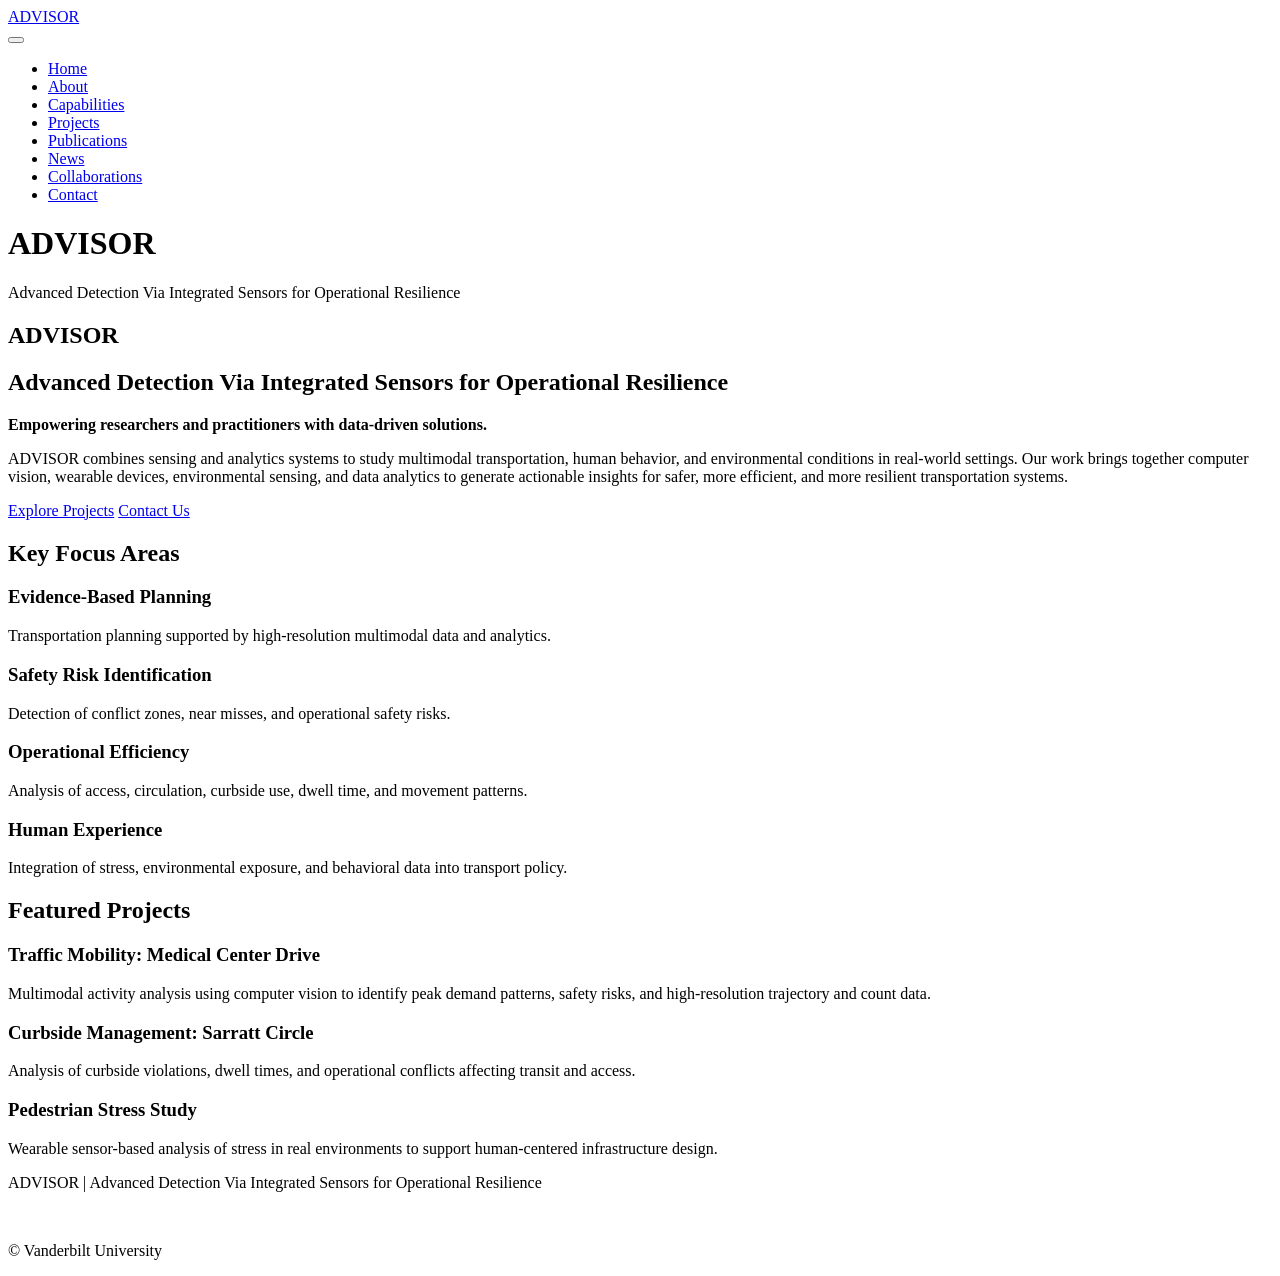
==== docs/index.html @ 94e0a901 "Add files via upload Rendered ADVISOR website" ====
<!DOCTYPE html>
<html xmlns="http://www.w3.org/1999/xhtml" lang="en" xml:lang="en"><head>

<meta charset="utf-8">
<meta name="generator" content="quarto-1.9.38">

<meta name="viewport" content="width=device-width, initial-scale=1.0, user-scalable=yes">


<title>ADVISOR</title>
<style>
/* Default styles provided by pandoc.
** See https://pandoc.org/MANUAL.html#variables-for-html for config info.
*/
code{white-space: pre-wrap;}
span.smallcaps{font-variant: small-caps;}
div.columns{display: flex; gap: min(4vw, 1.5em);}
div.column{flex: auto; overflow-x: auto;}
div.hanging-indent{margin-left: 1.5em; text-indent: -1.5em;}
ul.task-list{list-style: none;}
ul.task-list li input[type="checkbox"] {
  width: 0.8em;
  margin: 0 0.8em 0.2em -1em; /* quarto-specific, see https://github.com/quarto-dev/quarto-cli/issues/4556 */ 
  vertical-align: middle;
}
</style>


<script src="site_libs/quarto-nav/quarto-nav.js"></script>
<script src="site_libs/quarto-nav/headroom.min.js"></script>
<script src="site_libs/clipboard/clipboard.min.js"></script>
<script src="site_libs/quarto-search/autocomplete.umd.js"></script>
<script src="site_libs/quarto-search/fuse.min.js"></script>
<script src="site_libs/quarto-search/quarto-search.js"></script>
<meta name="quarto:offset" content="./">
<script src="site_libs/quarto-html/quarto.js" type="module"></script>
<script src="site_libs/quarto-html/tabsets/tabsets.js" type="module"></script>
<script src="site_libs/quarto-html/popper.min.js"></script>
<script src="site_libs/quarto-html/tippy.umd.min.js"></script>
<script src="site_libs/quarto-html/anchor.min.js"></script>
<link href="site_libs/quarto-html/tippy.css" rel="stylesheet">
<link href="site_libs/quarto-html/quarto-syntax-highlighting-15634bcf2e68342d4ad2dfa704d543f6.css" rel="stylesheet" id="quarto-text-highlighting-styles">
<script src="site_libs/bootstrap/bootstrap.min.js"></script>
<link href="site_libs/bootstrap/bootstrap-icons.css" rel="stylesheet">
<link href="site_libs/bootstrap/bootstrap-b58196a809df750a711bc3bca1b97227.min.css" rel="stylesheet" append-hash="true" id="quarto-bootstrap" data-mode="light">
<script id="quarto-search-options" type="application/json">{
  "location": "navbar",
  "copy-button": false,
  "collapse-after": 3,
  "panel-placement": "end",
  "type": "overlay",
  "limit": 50,
  "keyboard-shortcut": [
    "f",
    "/",
    "s"
  ],
  "show-item-context": false,
  "language": {
    "search-no-results-text": "No results",
    "search-matching-documents-text": "matching documents",
    "search-copy-link-title": "Copy link to search",
    "search-hide-matches-text": "Hide additional matches",
    "search-more-match-text": "more match in this document",
    "search-more-matches-text": "more matches in this document",
    "search-clear-button-title": "Clear",
    "search-text-placeholder": "",
    "search-detached-cancel-button-title": "Cancel",
    "search-submit-button-title": "Submit",
    "search-label": "Search"
  }
}</script>


<link rel="stylesheet" href="styles.css">
</head>

<body class="nav-fixed quarto-light">

<div id="quarto-search-results"></div>
  <header id="quarto-header" class="headroom fixed-top">
    <nav class="navbar navbar-expand-lg " data-bs-theme="dark">
      <div class="navbar-container container-fluid">
      <div class="navbar-brand-container mx-auto">
    <a class="navbar-brand" href="./index.html">
    <span class="navbar-title">ADVISOR</span>
    </a>
  </div>
            <div id="quarto-search" class="" title="Search"></div>
          <button class="navbar-toggler" type="button" data-bs-toggle="collapse" data-bs-target="#navbarCollapse" aria-controls="navbarCollapse" role="menu" aria-expanded="false" aria-label="Toggle navigation" onclick="if (window.quartoToggleHeadroom) { window.quartoToggleHeadroom(); }">
  <span class="navbar-toggler-icon"></span>
</button>
          <div class="collapse navbar-collapse" id="navbarCollapse">
            <ul class="navbar-nav navbar-nav-scroll me-auto">
  <li class="nav-item">
    <a class="nav-link active" href="./index.html" aria-current="page"> 
<span class="menu-text">Home</span></a>
  </li>  
  <li class="nav-item">
    <a class="nav-link" href="./about.html"> 
<span class="menu-text">About</span></a>
  </li>  
  <li class="nav-item">
    <a class="nav-link" href="./capabilities.html"> 
<span class="menu-text">Capabilities</span></a>
  </li>  
  <li class="nav-item">
    <a class="nav-link" href="./projects.html"> 
<span class="menu-text">Projects</span></a>
  </li>  
  <li class="nav-item">
    <a class="nav-link" href="./publications.html"> 
<span class="menu-text">Publications</span></a>
  </li>  
  <li class="nav-item">
    <a class="nav-link" href="./news.html"> 
<span class="menu-text">News</span></a>
  </li>  
  <li class="nav-item">
    <a class="nav-link" href="./collaborations.html"> 
<span class="menu-text">Collaborations</span></a>
  </li>  
  <li class="nav-item">
    <a class="nav-link" href="./contact.html"> 
<span class="menu-text">Contact</span></a>
  </li>  
</ul>
          </div> <!-- /navcollapse -->
            <div class="quarto-navbar-tools">
</div>
      </div> <!-- /container-fluid -->
    </nav>
</header>
<!-- content -->
<div id="quarto-content" class="quarto-container page-columns page-rows-contents page-layout-full page-navbar">
<!-- sidebar -->
<!-- margin-sidebar -->
    
<!-- main -->
<main class="content column-page" id="quarto-document-content">

<header id="title-block-header" class="quarto-title-block default">
<div class="quarto-title">
<h1 class="title">ADVISOR</h1>
<p class="subtitle lead">Advanced Detection Via Integrated Sensors for Operational Resilience</p>
</div>



<div class="quarto-title-meta column-page">

    
  
    
  </div>
  


</header>


<section id="advisor" class="level1 hero">
<h1>ADVISOR</h1>
<section id="advanced-detection-via-integrated-sensors-for-operational-resilience" class="level2">
<h2 class="anchored" data-anchor-id="advanced-detection-via-integrated-sensors-for-operational-resilience">Advanced Detection Via Integrated Sensors for Operational Resilience</h2>
<p><strong>Empowering researchers and practitioners with data-driven solutions.</strong></p>
<p>ADVISOR combines sensing and analytics systems to study multimodal transportation, human behavior, and environmental conditions in real-world settings. Our work brings together computer vision, wearable devices, environmental sensing, and data analytics to generate actionable insights for safer, more efficient, and more resilient transportation systems.</p>
<p><a href="./projects.html" class="btn btn-primary">Explore Projects</a> <a href="./contact.html" class="btn btn-outline-primary">Contact Us</a></p>
</section>
</section>
<section id="key-focus-areas" class="level2">
<h2 class="anchored" data-anchor-id="key-focus-areas">Key Focus Areas</h2>
<div class="grid">
<section id="evidence-based-planning" class="level3 g-col-12 g-col-md-6 g-col-lg-3 card-box">
<h3 class="anchored" data-anchor-id="evidence-based-planning">Evidence-Based Planning</h3>
<p>Transportation planning supported by high-resolution multimodal data and analytics.</p>
</section>
<section id="safety-risk-identification" class="level3 g-col-12 g-col-md-6 g-col-lg-3 card-box">
<h3 class="anchored" data-anchor-id="safety-risk-identification">Safety Risk Identification</h3>
<p>Detection of conflict zones, near misses, and operational safety risks.</p>
</section>
<section id="operational-efficiency" class="level3 g-col-12 g-col-md-6 g-col-lg-3 card-box">
<h3 class="anchored" data-anchor-id="operational-efficiency">Operational Efficiency</h3>
<p>Analysis of access, circulation, curbside use, dwell time, and movement patterns.</p>
</section>
<section id="human-experience" class="level3 g-col-12 g-col-md-6 g-col-lg-3 card-box">
<h3 class="anchored" data-anchor-id="human-experience">Human Experience</h3>
<p>Integration of stress, environmental exposure, and behavioral data into transport policy.</p>
</section>
</div>
</section>
<section id="featured-projects" class="level2">
<h2 class="anchored" data-anchor-id="featured-projects">Featured Projects</h2>
<div class="grid">
<section id="traffic-mobility-medical-center-drive" class="level3 g-col-12 g-col-md-4 project-card">
<h3 class="anchored" data-anchor-id="traffic-mobility-medical-center-drive">Traffic Mobility: Medical Center Drive</h3>
<p>Multimodal activity analysis using computer vision to identify peak demand patterns, safety risks, and high-resolution trajectory and count data.</p>
</section>
<section id="curbside-management-sarratt-circle" class="level3 g-col-12 g-col-md-4 project-card">
<h3 class="anchored" data-anchor-id="curbside-management-sarratt-circle">Curbside Management: Sarratt Circle</h3>
<p>Analysis of curbside violations, dwell times, and operational conflicts affecting transit and access.</p>
</section>
<section id="pedestrian-stress-study" class="level3 g-col-12 g-col-md-4 project-card">
<h3 class="anchored" data-anchor-id="pedestrian-stress-study">Pedestrian Stress Study</h3>
<p>Wearable sensor-based analysis of stress in real environments to support human-centered infrastructure design.</p>
</section>
</div>


</section>

</main> <!-- /main -->
<script id="quarto-html-after-body" type="application/javascript">
  window.document.addEventListener("DOMContentLoaded", function (event) {
    const icon = "";
    const anchorJS = new window.AnchorJS();
    anchorJS.options = {
      placement: 'right',
      icon: icon
    };
    anchorJS.add('.anchored');
    const isCodeAnnotation = (el) => {
      for (const clz of el.classList) {
        if (clz.startsWith('code-annotation-')) {                     
          return true;
        }
      }
      return false;
    }
    const onCopySuccess = function(e) {
      // button target
      const button = e.trigger;
      // don't keep focus
      button.blur();
      // flash "checked"
      button.classList.add('code-copy-button-checked');
      var currentTitle = button.getAttribute("title");
      button.setAttribute("title", "Copied!");
      let tooltip;
      if (window.bootstrap) {
        button.setAttribute("data-bs-toggle", "tooltip");
        button.setAttribute("data-bs-placement", "left");
        button.setAttribute("data-bs-title", "Copied!");
        tooltip = new bootstrap.Tooltip(button, 
          { trigger: "manual", 
            customClass: "code-copy-button-tooltip",
            offset: [0, -8]});
        tooltip.show();    
      }
      setTimeout(function() {
        if (tooltip) {
          tooltip.hide();
          button.removeAttribute("data-bs-title");
          button.removeAttribute("data-bs-toggle");
          button.removeAttribute("data-bs-placement");
        }
        button.setAttribute("title", currentTitle);
        button.classList.remove('code-copy-button-checked');
      }, 1000);
      // clear code selection
      e.clearSelection();
    }
    const getTextToCopy = function(trigger) {
      const outerScaffold = trigger.parentElement.cloneNode(true);
      const codeEl = outerScaffold.querySelector('code');
      for (const childEl of codeEl.children) {
        if (isCodeAnnotation(childEl)) {
          childEl.remove();
        }
      }
      return codeEl.innerText;
    }
    const clipboard = new window.ClipboardJS('.code-copy-button:not([data-in-quarto-modal])', {
      text: getTextToCopy
    });
    clipboard.on('success', onCopySuccess);
    if (window.document.getElementById('quarto-embedded-source-code-modal')) {
      const clipboardModal = new window.ClipboardJS('.code-copy-button[data-in-quarto-modal]', {
        text: getTextToCopy,
        container: window.document.getElementById('quarto-embedded-source-code-modal')
      });
      clipboardModal.on('success', onCopySuccess);
    }
      var localhostRegex = new RegExp(/^(?:http|https):\/\/localhost\:?[0-9]*\//);
      var mailtoRegex = new RegExp(/^mailto:/);
        var filterRegex = new RegExp("https:\/\/lab-advisor\.github\.io");
      var isInternal = (href) => {
          return filterRegex.test(href) || localhostRegex.test(href) || mailtoRegex.test(href);
      }
      // Inspect non-navigation links and adorn them if external
     var links = window.document.querySelectorAll('a[href]:not(.nav-link):not(.navbar-brand):not(.toc-action):not(.sidebar-link):not(.sidebar-item-toggle):not(.pagination-link):not(.no-external):not([aria-hidden]):not(.dropdown-item):not(.quarto-navigation-tool):not(.about-link)');
      for (var i=0; i<links.length; i++) {
        const link = links[i];
        if (!isInternal(link.href)) {
          // undo the damage that might have been done by quarto-nav.js in the case of
          // links that we want to consider external
          if (link.dataset.originalHref !== undefined) {
            link.href = link.dataset.originalHref;
          }
        }
      }
    function tippyHover(el, contentFn, onTriggerFn, onUntriggerFn) {
      const config = {
        allowHTML: true,
        maxWidth: 500,
        delay: 100,
        arrow: false,
        appendTo: function(el) {
            return el.parentElement;
        },
        interactive: true,
        interactiveBorder: 10,
        theme: 'quarto',
        placement: 'bottom-start',
      };
      if (contentFn) {
        config.content = contentFn;
      }
      if (onTriggerFn) {
        config.onTrigger = onTriggerFn;
      }
      if (onUntriggerFn) {
        config.onUntrigger = onUntriggerFn;
      }
      window.tippy(el, config); 
    }
    const noterefs = window.document.querySelectorAll('a[role="doc-noteref"]');
    for (var i=0; i<noterefs.length; i++) {
      const ref = noterefs[i];
      tippyHover(ref, function() {
        // use id or data attribute instead here
        let href = ref.getAttribute('data-footnote-href') || ref.getAttribute('href');
        try { href = new URL(href).hash; } catch {}
        const id = href.replace(/^#\/?/, "");
        const note = window.document.getElementById(id);
        if (note) {
          return note.innerHTML;
        } else {
          return "";
        }
      });
    }
    const xrefs = window.document.querySelectorAll('a.quarto-xref');
    const processXRef = (id, note) => {
      // Strip column container classes
      const stripColumnClz = (el) => {
        el.classList.remove("page-full", "page-columns");
        if (el.children) {
          for (const child of el.children) {
            stripColumnClz(child);
          }
        }
      }
      stripColumnClz(note)
      if (id === null || id.startsWith('sec-')) {
        // Special case sections, only their first couple elements
        const container = document.createElement("div");
        if (note.children && note.children.length > 2) {
          container.appendChild(note.children[0].cloneNode(true));
          for (let i = 1; i < note.children.length; i++) {
            const child = note.children[i];
            if (child.tagName === "P" && child.innerText === "") {
              continue;
            } else {
              container.appendChild(child.cloneNode(true));
              break;
            }
          }
          if (window.Quarto?.typesetMath) {
            window.Quarto.typesetMath(container);
          }
          return container.innerHTML
        } else {
          if (window.Quarto?.typesetMath) {
            window.Quarto.typesetMath(note);
          }
          return note.innerHTML;
        }
      } else {
        // Remove any anchor links if they are present
        const anchorLink = note.querySelector('a.anchorjs-link');
        if (anchorLink) {
          anchorLink.remove();
        }
        if (window.Quarto?.typesetMath) {
          window.Quarto.typesetMath(note);
        }
        if (note.classList.contains("callout")) {
          return note.outerHTML;
        } else {
          return note.innerHTML;
        }
      }
    }
    for (var i=0; i<xrefs.length; i++) {
      const xref = xrefs[i];
      tippyHover(xref, undefined, function(instance) {
        instance.disable();
        let url = xref.getAttribute('href');
        let hash = undefined; 
        if (url.startsWith('#')) {
          hash = url;
        } else {
          try { hash = new URL(url).hash; } catch {}
        }
        if (hash) {
          const id = hash.replace(/^#\/?/, "");
          const note = window.document.getElementById(id);
          if (note !== null) {
            try {
              const html = processXRef(id, note.cloneNode(true));
              instance.setContent(html);
            } finally {
              instance.enable();
              instance.show();
            }
          } else {
            // See if we can fetch this
            fetch(url.split('#')[0])
            .then(res => res.text())
            .then(html => {
              const parser = new DOMParser();
              const htmlDoc = parser.parseFromString(html, "text/html");
              const note = htmlDoc.getElementById(id);
              if (note !== null) {
                const html = processXRef(id, note);
                instance.setContent(html);
              } 
            }).finally(() => {
              instance.enable();
              instance.show();
            });
          }
        } else {
          // See if we can fetch a full url (with no hash to target)
          // This is a special case and we should probably do some content thinning / targeting
          fetch(url)
          .then(res => res.text())
          .then(html => {
            const parser = new DOMParser();
            const htmlDoc = parser.parseFromString(html, "text/html");
            const note = htmlDoc.querySelector('main.content');
            if (note !== null) {
              // This should only happen for chapter cross references
              // (since there is no id in the URL)
              // remove the first header
              if (note.children.length > 0 && note.children[0].tagName === "HEADER") {
                note.children[0].remove();
              }
              const html = processXRef(null, note);
              instance.setContent(html);
            } 
          }).finally(() => {
            instance.enable();
            instance.show();
          });
        }
      }, function(instance) {
      });
    }
        let selectedAnnoteEl;
        const selectorForAnnotation = ( cell, annotation) => {
          let cellAttr = 'data-code-cell="' + cell + '"';
          let lineAttr = 'data-code-annotation="' +  annotation + '"';
          const selector = 'span[' + cellAttr + '][' + lineAttr + ']';
          return selector;
        }
        const selectCodeLines = (annoteEl) => {
          const doc = window.document;
          const targetCell = annoteEl.getAttribute("data-target-cell");
          const targetAnnotation = annoteEl.getAttribute("data-target-annotation");
          const annoteSpan = window.document.querySelector(selectorForAnnotation(targetCell, targetAnnotation));
          const lines = annoteSpan.getAttribute("data-code-lines").split(",");
          const lineIds = lines.map((line) => {
            return targetCell + "-" + line;
          })
          let top = null;
          let height = null;
          let parent = null;
          if (lineIds.length > 0) {
              //compute the position of the single el (top and bottom and make a div)
              const el = window.document.getElementById(lineIds[0]);
              top = el.offsetTop;
              height = el.offsetHeight;
              parent = el.parentElement.parentElement;
            if (lineIds.length > 1) {
              const lastEl = window.document.getElementById(lineIds[lineIds.length - 1]);
              const bottom = lastEl.offsetTop + lastEl.offsetHeight;
              height = bottom - top;
            }
            if (top !== null && height !== null && parent !== null) {
              // cook up a div (if necessary) and position it 
              let div = window.document.getElementById("code-annotation-line-highlight");
              if (div === null) {
                div = window.document.createElement("div");
                div.setAttribute("id", "code-annotation-line-highlight");
                div.style.position = 'absolute';
                parent.appendChild(div);
              }
              div.style.top = top - 2 + "px";
              div.style.height = height + 4 + "px";
              div.style.left = 0;
              let gutterDiv = window.document.getElementById("code-annotation-line-highlight-gutter");
              if (gutterDiv === null) {
                gutterDiv = window.document.createElement("div");
                gutterDiv.setAttribute("id", "code-annotation-line-highlight-gutter");
                gutterDiv.style.position = 'absolute';
                const codeCell = window.document.getElementById(targetCell);
                const gutter = codeCell.querySelector('.code-annotation-gutter');
                gutter.appendChild(gutterDiv);
              }
              gutterDiv.style.top = top - 2 + "px";
              gutterDiv.style.height = height + 4 + "px";
            }
            selectedAnnoteEl = annoteEl;
          }
        };
        const unselectCodeLines = () => {
          const elementsIds = ["code-annotation-line-highlight", "code-annotation-line-highlight-gutter"];
          elementsIds.forEach((elId) => {
            const div = window.document.getElementById(elId);
            if (div) {
              div.remove();
            }
          });
          selectedAnnoteEl = undefined;
        };
          // Handle positioning of the toggle
      window.addEventListener(
        "resize",
        throttle(() => {
          elRect = undefined;
          if (selectedAnnoteEl) {
            selectCodeLines(selectedAnnoteEl);
          }
        }, 10)
      );
      function throttle(fn, ms) {
      let throttle = false;
      let timer;
        return (...args) => {
          if(!throttle) { // first call gets through
              fn.apply(this, args);
              throttle = true;
          } else { // all the others get throttled
              if(timer) clearTimeout(timer); // cancel #2
              timer = setTimeout(() => {
                fn.apply(this, args);
                timer = throttle = false;
              }, ms);
          }
        };
      }
        // Attach click handler to the DT
        const annoteDls = window.document.querySelectorAll('dt[data-target-cell]');
        for (const annoteDlNode of annoteDls) {
          annoteDlNode.addEventListener('click', (event) => {
            const clickedEl = event.target;
            if (clickedEl !== selectedAnnoteEl) {
              unselectCodeLines();
              const activeEl = window.document.querySelector('dt[data-target-cell].code-annotation-active');
              if (activeEl) {
                activeEl.classList.remove('code-annotation-active');
              }
              selectCodeLines(clickedEl);
              clickedEl.classList.add('code-annotation-active');
            } else {
              // Unselect the line
              unselectCodeLines();
              clickedEl.classList.remove('code-annotation-active');
            }
          });
        }
    const findCites = (el) => {
      const parentEl = el.parentElement;
      if (parentEl) {
        const cites = parentEl.dataset.cites;
        if (cites) {
          return {
            el,
            cites: cites.split(' ')
          };
        } else {
          return findCites(el.parentElement)
        }
      } else {
        return undefined;
      }
    };
    var bibliorefs = window.document.querySelectorAll('a[role="doc-biblioref"]');
    for (var i=0; i<bibliorefs.length; i++) {
      const ref = bibliorefs[i];
      const citeInfo = findCites(ref);
      if (citeInfo) {
        tippyHover(citeInfo.el, function() {
          var popup = window.document.createElement('div');
          citeInfo.cites.forEach(function(cite) {
            var citeDiv = window.document.createElement('div');
            citeDiv.classList.add('hanging-indent');
            citeDiv.classList.add('csl-entry');
            var biblioDiv = window.document.getElementById('ref-' + cite);
            if (biblioDiv) {
              citeDiv.innerHTML = biblioDiv.innerHTML;
            }
            popup.appendChild(citeDiv);
          });
          return popup.innerHTML;
        });
      }
    }
  });
  </script>
</div> <!-- /content -->
<footer class="footer">
  <div class="nav-footer">
    <div class="nav-footer-left">
<p>ADVISOR | Advanced Detection Via Integrated Sensors for Operational Resilience</p>
</div>   
    <div class="nav-footer-center">
      &nbsp;
    </div>
    <div class="nav-footer-right">
<p>© Vanderbilt University</p>
</div>
  </div>
</footer>




</body></html>
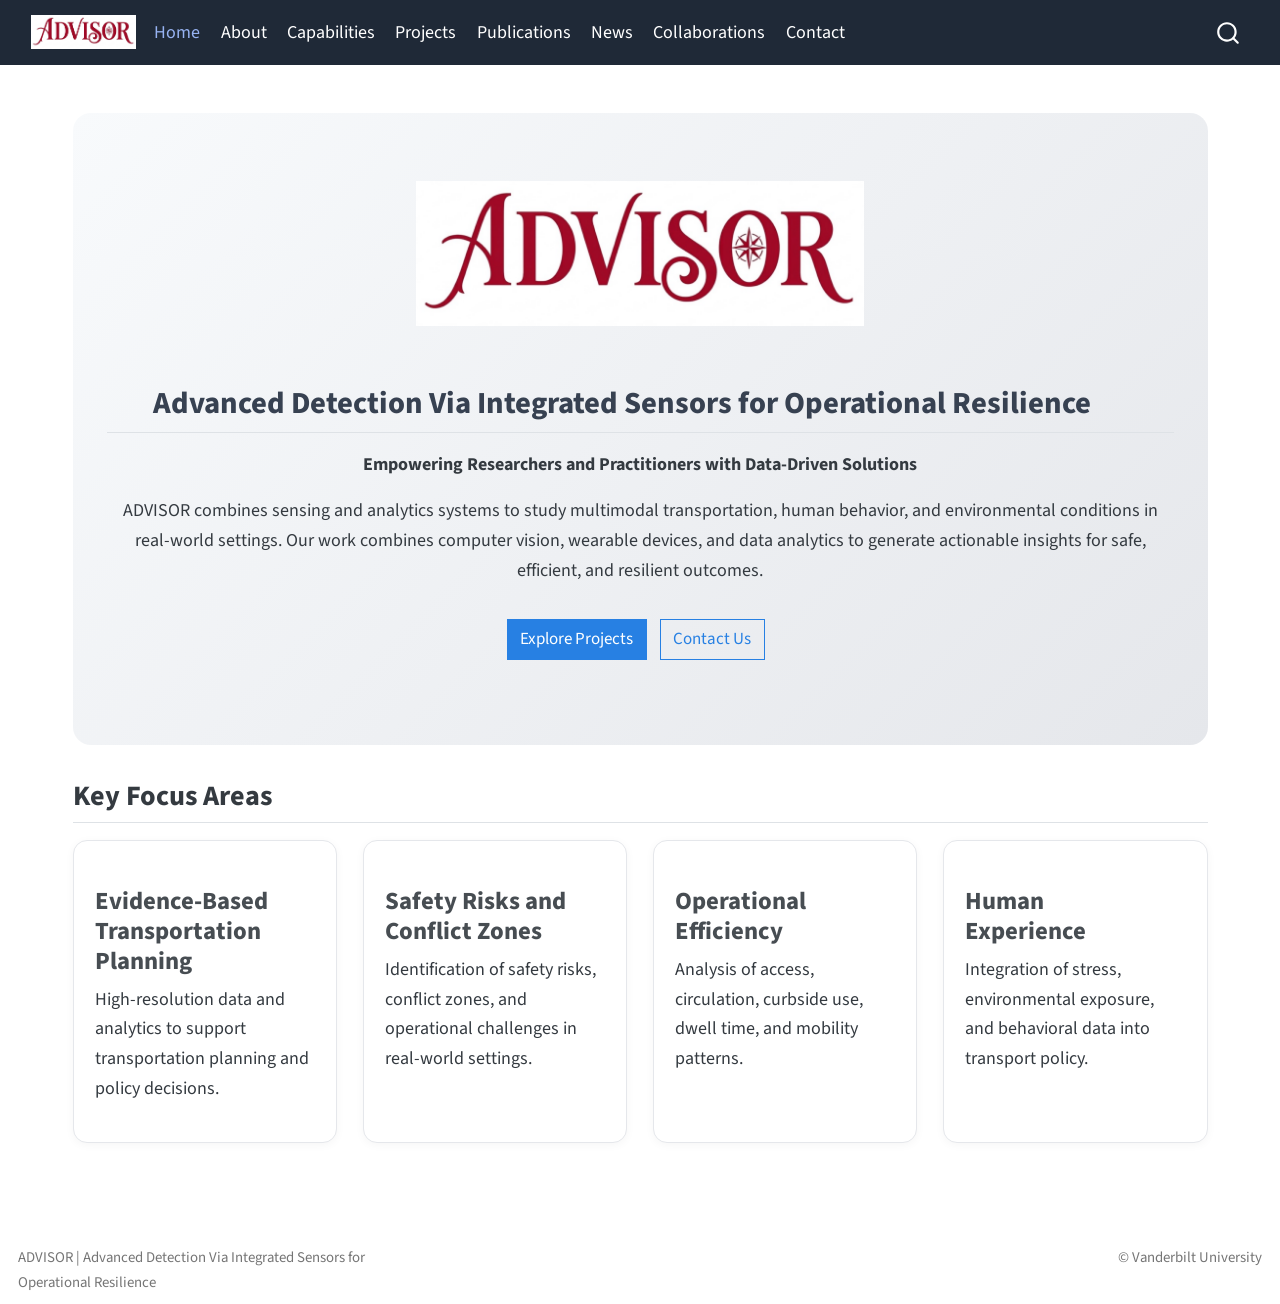
==== commit a1dd68c4: "Add files via upload" ====
--- a/docs/index.html
+++ b/docs/index.html
@@ -7,7 +7,7 @@
 <meta name="viewport" content="width=device-width, initial-scale=1.0, user-scalable=yes">
 
 
-<title>ADVISOR</title>
+<title>index</title>
 <style>
 /* Default styles provided by pandoc.
 ** See https://pandoc.org/MANUAL.html#variables-for-html for config info.
@@ -82,8 +82,9 @@
     <nav class="navbar navbar-expand-lg " data-bs-theme="dark">
       <div class="navbar-container container-fluid">
       <div class="navbar-brand-container mx-auto">
-    <a class="navbar-brand" href="./index.html">
-    <span class="navbar-title">ADVISOR</span>
+    <a href="./index.html" class="navbar-brand navbar-brand-logo">
+    <img src="./images/advisor-logo.png" alt="" class="navbar-logo light-content">
+    <img src="./images/advisor-logo.png" alt="" class="navbar-logo dark-content">
     </a>
   </div>
             <div id="quarto-search" class="" title="Search"></div>
@@ -137,72 +138,42 @@
 <!-- margin-sidebar -->
     
 <!-- main -->
-<main class="content column-page" id="quarto-document-content">
-
-<header id="title-block-header" class="quarto-title-block default">
-<div class="quarto-title">
-<h1 class="title">ADVISOR</h1>
-<p class="subtitle lead">Advanced Detection Via Integrated Sensors for Operational Resilience</p>
+<main class="content column-page" id="quarto-document-content"><header id="title-block-header" class="quarto-title-block"></header>
+
+
+
+
+<div class="hero">
+<div class="quarto-figure quarto-figure-center">
+<figure class="figure">
+<p><img src="images/advisor-logo.png" class="img-fluid quarto-figure quarto-figure-center figure-img" style="width:42.0%"></p>
+</figure>
 </div>
-
-
-
-<div class="quarto-title-meta column-page">
-
-    
-  
-    
-  </div>
-  
-
-
-</header>
-
-
-<section id="advisor" class="level1 hero">
-<h1>ADVISOR</h1>
 <section id="advanced-detection-via-integrated-sensors-for-operational-resilience" class="level2">
 <h2 class="anchored" data-anchor-id="advanced-detection-via-integrated-sensors-for-operational-resilience">Advanced Detection Via Integrated Sensors for Operational Resilience</h2>
-<p><strong>Empowering researchers and practitioners with data-driven solutions.</strong></p>
-<p>ADVISOR combines sensing and analytics systems to study multimodal transportation, human behavior, and environmental conditions in real-world settings. Our work brings together computer vision, wearable devices, environmental sensing, and data analytics to generate actionable insights for safer, more efficient, and more resilient transportation systems.</p>
+<p><strong>Empowering Researchers and Practitioners with Data-Driven Solutions</strong></p>
+<p>ADVISOR combines sensing and analytics systems to study multimodal transportation, human behavior, and environmental conditions in real-world settings. Our work combines computer vision, wearable devices, and data analytics to generate actionable insights for safe, efficient, and resilient outcomes.</p>
 <p><a href="./projects.html" class="btn btn-primary">Explore Projects</a> <a href="./contact.html" class="btn btn-outline-primary">Contact Us</a></p>
 </section>
-</section>
+</div>
 <section id="key-focus-areas" class="level2">
 <h2 class="anchored" data-anchor-id="key-focus-areas">Key Focus Areas</h2>
 <div class="grid">
-<section id="evidence-based-planning" class="level3 g-col-12 g-col-md-6 g-col-lg-3 card-box">
-<h3 class="anchored" data-anchor-id="evidence-based-planning">Evidence-Based Planning</h3>
-<p>Transportation planning supported by high-resolution multimodal data and analytics.</p>
+<section id="evidence-based-transportation-planning" class="level3 g-col-12 g-col-md-6 g-col-lg-3 card-box">
+<h3 class="anchored" data-anchor-id="evidence-based-transportation-planning">Evidence-Based Transportation Planning</h3>
+<p>High-resolution data and analytics to support transportation planning and policy decisions.</p>
 </section>
-<section id="safety-risk-identification" class="level3 g-col-12 g-col-md-6 g-col-lg-3 card-box">
-<h3 class="anchored" data-anchor-id="safety-risk-identification">Safety Risk Identification</h3>
-<p>Detection of conflict zones, near misses, and operational safety risks.</p>
+<section id="safety-risks-and-conflict-zones" class="level3 g-col-12 g-col-md-6 g-col-lg-3 card-box">
+<h3 class="anchored" data-anchor-id="safety-risks-and-conflict-zones">Safety Risks and Conflict Zones</h3>
+<p>Identification of safety risks, conflict zones, and operational challenges in real-world settings.</p>
 </section>
 <section id="operational-efficiency" class="level3 g-col-12 g-col-md-6 g-col-lg-3 card-box">
 <h3 class="anchored" data-anchor-id="operational-efficiency">Operational Efficiency</h3>
-<p>Analysis of access, circulation, curbside use, dwell time, and movement patterns.</p>
+<p>Analysis of access, circulation, curbside use, dwell time, and mobility patterns.</p>
 </section>
 <section id="human-experience" class="level3 g-col-12 g-col-md-6 g-col-lg-3 card-box">
 <h3 class="anchored" data-anchor-id="human-experience">Human Experience</h3>
 <p>Integration of stress, environmental exposure, and behavioral data into transport policy.</p>
-</section>
-</div>
-</section>
-<section id="featured-projects" class="level2">
-<h2 class="anchored" data-anchor-id="featured-projects">Featured Projects</h2>
-<div class="grid">
-<section id="traffic-mobility-medical-center-drive" class="level3 g-col-12 g-col-md-4 project-card">
-<h3 class="anchored" data-anchor-id="traffic-mobility-medical-center-drive">Traffic Mobility: Medical Center Drive</h3>
-<p>Multimodal activity analysis using computer vision to identify peak demand patterns, safety risks, and high-resolution trajectory and count data.</p>
-</section>
-<section id="curbside-management-sarratt-circle" class="level3 g-col-12 g-col-md-4 project-card">
-<h3 class="anchored" data-anchor-id="curbside-management-sarratt-circle">Curbside Management: Sarratt Circle</h3>
-<p>Analysis of curbside violations, dwell times, and operational conflicts affecting transit and access.</p>
-</section>
-<section id="pedestrian-stress-study" class="level3 g-col-12 g-col-md-4 project-card">
-<h3 class="anchored" data-anchor-id="pedestrian-stress-study">Pedestrian Stress Study</h3>
-<p>Wearable sensor-based analysis of stress in real environments to support human-centered infrastructure design.</p>
 </section>
 </div>
 
--- a/docs/site_libs/quarto-html/tippy.css
+++ b/docs/site_libs/quarto-html/tippy.css
@@ -0,0 +1 @@
+.tippy-box[data-animation=fade][data-state=hidden]{opacity:0}[data-tippy-root]{max-width:calc(100vw - 10px)}.tippy-box{position:relative;background-color:#333;color:#fff;border-radius:4px;font-size:14px;line-height:1.4;white-space:normal;outline:0;transition-property:transform,visibility,opacity}.tippy-box[data-placement^=top]>.tippy-arrow{bottom:0}.tippy-box[data-placement^=top]>.tippy-arrow:before{bottom:-7px;left:0;border-width:8px 8px 0;border-top-color:initial;transform-origin:center top}.tippy-box[data-placement^=bottom]>.tippy-arrow{top:0}.tippy-box[data-placement^=bottom]>.tippy-arrow:before{top:-7px;left:0;border-width:0 8px 8px;border-bottom-color:initial;transform-origin:center bottom}.tippy-box[data-placement^=left]>.tippy-arrow{right:0}.tippy-box[data-placement^=left]>.tippy-arrow:before{border-width:8px 0 8px 8px;border-left-color:initial;right:-7px;transform-origin:center left}.tippy-box[data-placement^=right]>.tippy-arrow{left:0}.tippy-box[data-placement^=right]>.tippy-arrow:before{left:-7px;border-width:8px 8px 8px 0;border-right-color:initial;transform-origin:center right}.tippy-box[data-inertia][data-state=visible]{transition-timing-function:cubic-bezier(.54,1.5,.38,1.11)}.tippy-arrow{width:16px;height:16px;color:#333}.tippy-arrow:before{content:"";position:absolute;border-color:transparent;border-style:solid}.tippy-content{position:relative;padding:5px 9px;z-index:1}
--- a/docs/site_libs/quarto-html/quarto-syntax-highlighting-15634bcf2e68342d4ad2dfa704d543f6.css
+++ b/docs/site_libs/quarto-html/quarto-syntax-highlighting-15634bcf2e68342d4ad2dfa704d543f6.css
@@ -0,0 +1,236 @@
+/* quarto syntax highlight colors */
+:root {
+  --quarto-hl-ot-color: #003B4F;
+  --quarto-hl-at-color: #657422;
+  --quarto-hl-ss-color: #20794D;
+  --quarto-hl-an-color: #5E5E5E;
+  --quarto-hl-fu-color: #4758AB;
+  --quarto-hl-st-color: #20794D;
+  --quarto-hl-cf-color: #003B4F;
+  --quarto-hl-op-color: #5E5E5E;
+  --quarto-hl-er-color: #AD0000;
+  --quarto-hl-bn-color: #AD0000;
+  --quarto-hl-al-color: #AD0000;
+  --quarto-hl-va-color: #111111;
+  --quarto-hl-bu-color: inherit;
+  --quarto-hl-ex-color: inherit;
+  --quarto-hl-pp-color: #AD0000;
+  --quarto-hl-in-color: #5E5E5E;
+  --quarto-hl-vs-color: #20794D;
+  --quarto-hl-wa-color: #5E5E5E;
+  --quarto-hl-do-color: #5E5E5E;
+  --quarto-hl-im-color: #00769E;
+  --quarto-hl-ch-color: #20794D;
+  --quarto-hl-dt-color: #AD0000;
+  --quarto-hl-fl-color: #AD0000;
+  --quarto-hl-co-color: #5E5E5E;
+  --quarto-hl-cv-color: #5E5E5E;
+  --quarto-hl-cn-color: #8f5902;
+  --quarto-hl-sc-color: #5E5E5E;
+  --quarto-hl-dv-color: #AD0000;
+  --quarto-hl-kw-color: #003B4F;
+}
+
+/* other quarto variables */
+:root {
+  --quarto-font-monospace: SFMono-Regular, Menlo, Monaco, Consolas, "Liberation Mono", "Courier New", monospace;
+}
+
+/* syntax highlight based on Pandoc's rules */
+pre > code.sourceCode > span {
+  color: #003B4F;
+}
+
+code.sourceCode > span {
+  color: #003B4F;
+}
+
+div.sourceCode,
+div.sourceCode pre.sourceCode {
+  color: #003B4F;
+}
+
+/* Normal */
+code span {
+  color: #003B4F;
+}
+
+/* Alert */
+code span.al {
+  color: #AD0000;
+  font-style: inherit;
+}
+
+/* Annotation */
+code span.an {
+  color: #5E5E5E;
+  font-style: inherit;
+}
+
+/* Attribute */
+code span.at {
+  color: #657422;
+  font-style: inherit;
+}
+
+/* BaseN */
+code span.bn {
+  color: #AD0000;
+  font-style: inherit;
+}
+
+/* BuiltIn */
+code span.bu {
+  font-style: inherit;
+}
+
+/* ControlFlow */
+code span.cf {
+  color: #003B4F;
+  font-weight: bold;
+  font-style: inherit;
+}
+
+/* Char */
+code span.ch {
+  color: #20794D;
+  font-style: inherit;
+}
+
+/* Constant */
+code span.cn {
+  color: #8f5902;
+  font-style: inherit;
+}
+
+/* Comment */
+code span.co {
+  color: #5E5E5E;
+  font-style: inherit;
+}
+
+/* CommentVar */
+code span.cv {
+  color: #5E5E5E;
+  font-style: italic;
+}
+
+/* Documentation */
+code span.do {
+  color: #5E5E5E;
+  font-style: italic;
+}
+
+/* DataType */
+code span.dt {
+  color: #AD0000;
+  font-style: inherit;
+}
+
+/* DecVal */
+code span.dv {
+  color: #AD0000;
+  font-style: inherit;
+}
+
+/* Error */
+code span.er {
+  color: #AD0000;
+  font-style: inherit;
+}
+
+/* Extension */
+code span.ex {
+  font-style: inherit;
+}
+
+/* Float */
+code span.fl {
+  color: #AD0000;
+  font-style: inherit;
+}
+
+/* Function */
+code span.fu {
+  color: #4758AB;
+  font-style: inherit;
+}
+
+/* Import */
+code span.im {
+  color: #00769E;
+  font-style: inherit;
+}
+
+/* Information */
+code span.in {
+  color: #5E5E5E;
+  font-style: inherit;
+}
+
+/* Keyword */
+code span.kw {
+  color: #003B4F;
+  font-weight: bold;
+  font-style: inherit;
+}
+
+/* Operator */
+code span.op {
+  color: #5E5E5E;
+  font-style: inherit;
+}
+
+/* Other */
+code span.ot {
+  color: #003B4F;
+  font-style: inherit;
+}
+
+/* Preprocessor */
+code span.pp {
+  color: #AD0000;
+  font-style: inherit;
+}
+
+/* SpecialChar */
+code span.sc {
+  color: #5E5E5E;
+  font-style: inherit;
+}
+
+/* SpecialString */
+code span.ss {
+  color: #20794D;
+  font-style: inherit;
+}
+
+/* String */
+code span.st {
+  color: #20794D;
+  font-style: inherit;
+}
+
+/* Variable */
+code span.va {
+  color: #111111;
+  font-style: inherit;
+}
+
+/* VerbatimString */
+code span.vs {
+  color: #20794D;
+  font-style: inherit;
+}
+
+/* Warning */
+code span.wa {
+  color: #5E5E5E;
+  font-style: italic;
+}
+
+.prevent-inlining {
+  content: "</";
+}
+
+/*# sourceMappingURL=f23921c56f73e400b49028c9186a1aa0.css.map */
--- a/docs/styles.css
+++ b/docs/styles.css
@@ -0,0 +1,57 @@
+/* ADVISOR website styling */
+
+body {
+  font-size: 18px;
+  line-height: 1.65;
+}
+
+h1, h2, h3 {
+  font-weight: 750;
+}
+
+.hero {
+  padding: 4rem 2rem;
+  margin-bottom: 2rem;
+  background: linear-gradient(135deg, #f8fafc 0%, #e5e7eb 100%);
+  border-radius: 18px;
+  text-align: center;
+}
+
+.hero img {
+  max-width: 620px;
+  margin-bottom: 1.5rem;
+}
+
+.hero h2 {
+  font-size: 1.8rem;
+  color: #374151;
+}
+
+.card-box,
+.project-card {
+  padding: 1.25rem;
+  border: 1px solid #e5e7eb;
+  border-radius: 14px;
+  background: #ffffff;
+  box-shadow: 0 2px 10px rgba(0, 0, 0, 0.04);
+  margin-bottom: 1rem;
+}
+
+.project-card {
+  min-height: 220px;
+}
+
+.navbar-title {
+  font-weight: 800;
+  letter-spacing: 0.03em;
+}
+
+.navbar-logo {
+  max-height: 34px;
+  width: auto;
+}
+
+.btn {
+  margin-right: 0.5rem;
+  margin-top: 1rem;
+}
